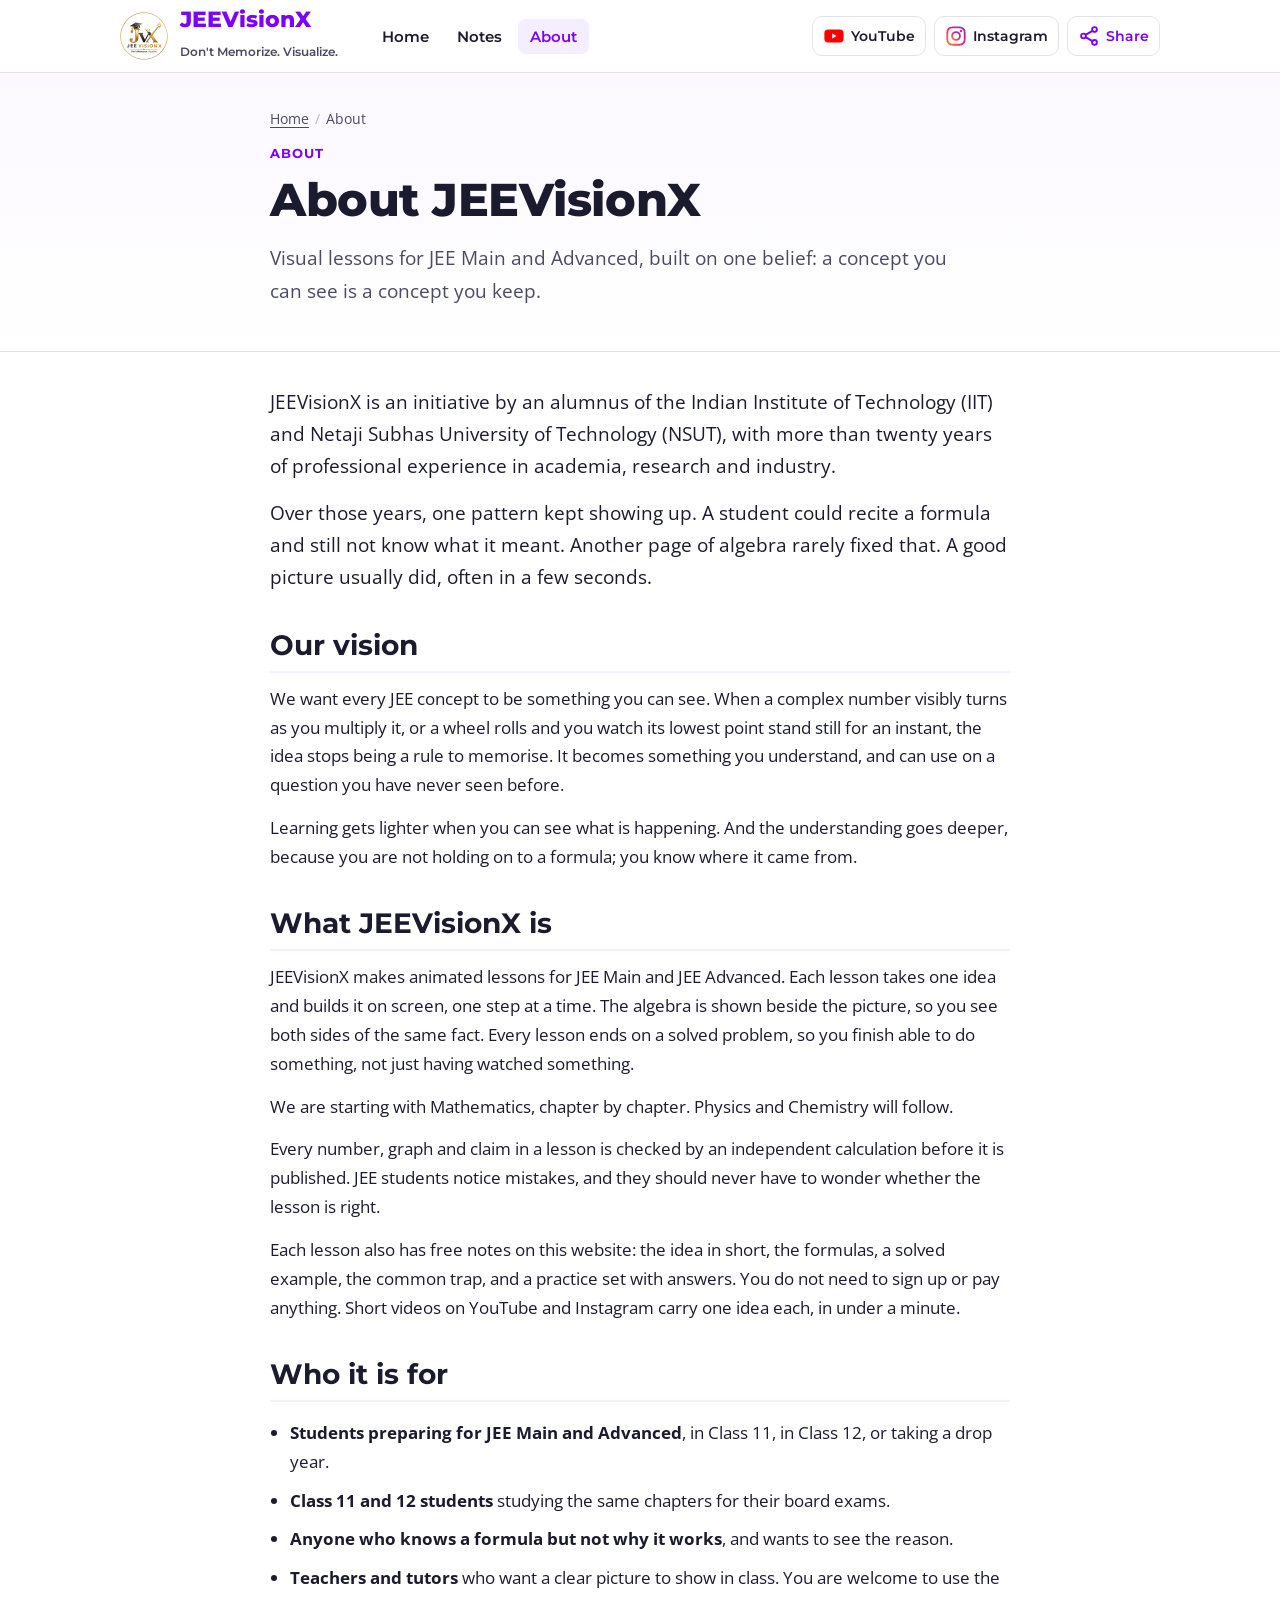
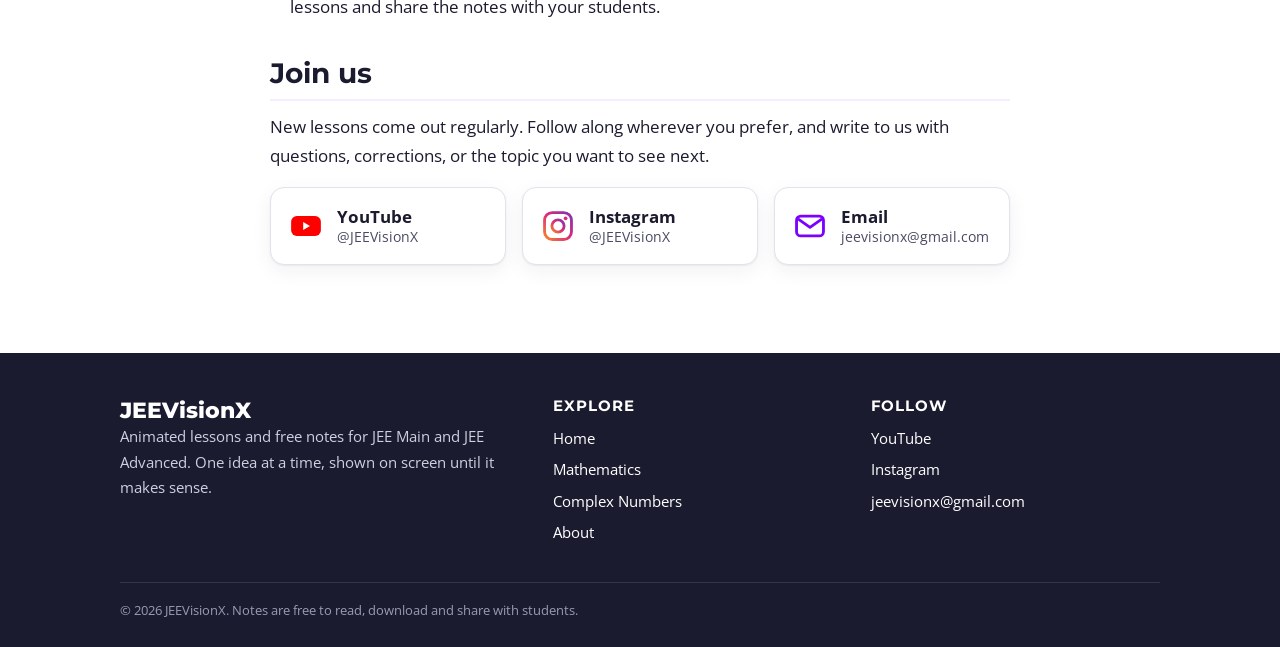
==== about/index.html @ 0842818f "New site design: lesson pages, About page, search and share tags Home page with what JEEVisionX is a" ====
<!doctype html>
<html lang="en">
<head>
<meta charset="utf-8">
<meta name="viewport" content="width=device-width, initial-scale=1">
<title>About JEEVisionX | Visual Lessons for JEE Main and Advanced</title>
<meta name="description" content="JEEVisionX is an initiative by an alumnus of IIT and NSUT with more than twenty years in academia, research and industry: animated JEE lessons and free notes.">
<link rel="canonical" href="https://www.jeevisionx.com/about/">
<meta name="robots" content="index, follow, max-image-preview:large">
<meta name="theme-color" content="#7C00FF">
<meta property="og:site_name" content="JEEVisionX">
<meta property="og:type" content="website">
<meta property="og:title" content="About JEEVisionX | Visual Lessons for JEE Main and Advanced">
<meta property="og:description" content="JEEVisionX is an initiative by an alumnus of IIT and NSUT with more than twenty years in academia, research and industry: animated JEE lessons and free notes.">
<meta property="og:url" content="https://www.jeevisionx.com/about/">
<meta property="og:image" content="https://www.jeevisionx.com/assets/og/about.jpg">
<meta property="og:image:width" content="1200">
<meta property="og:image:height" content="630">
<meta property="og:locale" content="en_IN">
<meta name="twitter:card" content="summary_large_image">
<meta name="twitter:title" content="About JEEVisionX | Visual Lessons for JEE Main and Advanced">
<meta name="twitter:description" content="JEEVisionX is an initiative by an alumnus of IIT and NSUT with more than twenty years in academia, research and industry: animated JEE lessons and free notes.">
<meta name="twitter:image" content="https://www.jeevisionx.com/assets/og/about.jpg">
<link rel="icon" type="image/png" sizes="192x192" href="/assets/logo-192.png">
<link rel="apple-touch-icon" href="/assets/apple-touch-icon.png">
<link rel="preconnect" href="https://fonts.googleapis.com">
<link rel="preconnect" href="https://fonts.gstatic.com" crossorigin>
<link href="https://fonts.googleapis.com/css2?family=Montserrat:wght@600;700;800&family=Open+Sans:wght@400;600;700&display=swap" rel="stylesheet">
<link rel="stylesheet" href="/assets/style.css">
<script type="application/ld+json">{"@context": "https://schema.org", "@type": "AboutPage", "url": "https://www.jeevisionx.com/about/", "name": "About JEEVisionX", "mainEntity": {"@id": "https://www.jeevisionx.com/#org"}}</script>
<script type="application/ld+json">{"@context": "https://schema.org", "@type": "Organization", "@id": "https://www.jeevisionx.com/#org", "name": "JEEVisionX", "url": "https://www.jeevisionx.com/", "logo": "https://www.jeevisionx.com/assets/logo-512.png", "email": "jeevisionx@gmail.com", "slogan": "Don't Memorize. Visualize.", "description": "Animated lessons and free notes for JEE Main and JEE Advanced.", "sameAs": ["https://www.youtube.com/@JEEVisionX", "https://www.instagram.com/jeevisionx/"]}</script>
<script type="application/ld+json">{"@context": "https://schema.org", "@type": "BreadcrumbList", "itemListElement": [{"@type": "ListItem", "position": 1, "name": "Home", "item": "https://www.jeevisionx.com/"}, {"@type": "ListItem", "position": 2, "name": "About", "item": "https://www.jeevisionx.com/about/"}]}</script>
</head>
<body>
<header class="site-header"><div class="wrap">
<a target="_blank" rel="noopener" class="brand-link" href="/"><img src="/assets/logo-192.png" width="48" height="48" alt="JEEVisionX logo">
<span><span class="brand-name">JEEVisionX</span><br><span class="brand-tag">Don&#x27;t Memorize. Visualize.</span></span></a>
<nav class="main-nav" aria-label="Main"><a target="_blank" rel="noopener" href="/">Home</a><a target="_blank" rel="noopener" href="/maths/complex-numbers/">Notes</a><a target="_blank" rel="noopener" href="/about/" aria-current="page">About</a></nav>
<div class="social">
<a target="_blank" rel="noopener" href="https://www.youtube.com/@JEEVisionX" aria-label="JEEVisionX on YouTube" title="YouTube"><svg viewBox="0 0 24 24" aria-hidden="true"><rect x="1.5" y="5" width="21" height="14" rx="4" fill="#FF0000"/><path d="M10 9.2v5.6l4.8-2.8z" fill="#fff"/></svg><span class="label">YouTube</span></a>
<a target="_blank" rel="noopener" href="https://www.instagram.com/jeevisionx/" aria-label="JEEVisionX on Instagram" title="Instagram"><svg viewBox="0 0 24 24" aria-hidden="true"><defs><linearGradient id="ig1" x1="0" y1="1" x2="1" y2="0"><stop offset="0" stop-color="#F58529"/><stop offset=".5" stop-color="#DD2A7B"/><stop offset="1" stop-color="#8134AF"/></linearGradient></defs><rect x="2.5" y="2.5" width="19" height="19" rx="5.5" fill="none" stroke="url(#ig1)" stroke-width="2"/><circle cx="12" cy="12" r="4.3" fill="none" stroke="url(#ig1)" stroke-width="2"/><circle cx="17.4" cy="6.6" r="1.3" fill="#DD2A7B"/></svg><span class="label">Instagram</span></a>
<button type="button" data-share aria-label="Share this page" title="Share this page"><svg viewBox="0 0 24 24" aria-hidden="true" fill="none" stroke="currentColor" stroke-width="2" stroke-linecap="round"><circle cx="18" cy="5" r="2.6"/><circle cx="6" cy="12" r="2.6"/><circle cx="18" cy="19" r="2.6"/><path d="M8.3 10.8l7.4-4.4M8.3 13.2l7.4 4.4"/></svg><span class="label">Share</span></button>
</div>
</div></header>
<main>
<div class="page-head"><div class="wrap narrow">
<nav class="crumbs" aria-label="Breadcrumb"><a target="_blank" rel="noopener" href="/">Home</a><span aria-hidden="true">/</span><span aria-current="page">About</span></nav>
<p class="eyebrow">About</p>
<h1>About JEEVisionX</h1>
<p class="lead">Visual lessons for JEE Main and Advanced, built on one belief: a concept you can see is a concept you keep.</p>
</div></div>
<div class="wrap narrow"><article class="lesson" style="padding:34px 0 30px">
<section class="about-lead">
<p>JEEVisionX is an initiative by an alumnus of the Indian Institute of Technology (IIT) and
Netaji Subhas University of Technology (NSUT), with more than twenty years of professional
experience in academia, research and industry.</p>
<p>Over those years, one pattern kept showing up. A student could recite a formula and still not
know what it meant. Another page of algebra rarely fixed that. A good picture usually did, often
in a few seconds.</p>
</section>

<section>
<h2>Our vision</h2>
<p>We want every JEE concept to be something you can see. When a complex number visibly turns as
you multiply it, or a wheel rolls and you watch its lowest point stand still for an instant, the
idea stops being a rule to memorise. It becomes something you understand, and can use on a
question you have never seen before.</p>
<p>Learning gets lighter when you can see what is happening. And the understanding goes deeper,
because you are not holding on to a formula; you know where it came from.</p>
</section>

<section>
<h2>What JEEVisionX is</h2>
<p>JEEVisionX makes animated lessons for JEE Main and JEE Advanced. Each lesson takes one idea and
builds it on screen, one step at a time. The algebra is shown beside the picture, so you see both
sides of the same fact. Every lesson ends on a solved problem, so you finish able to do something,
not just having watched something.</p>
<p>We are starting with Mathematics, chapter by chapter. Physics and Chemistry will follow.</p>
<p>Every number, graph and claim in a lesson is checked by an independent calculation before it is
published. JEE students notice mistakes, and they should never have to wonder whether the lesson is
right.</p>
<p>Each lesson also has free notes on this website: the idea in short, the formulas, a solved
example, the common trap, and a practice set with answers. You do not need to sign up or pay
anything. Short videos on YouTube and Instagram carry one idea each, in under a minute.</p>
</section>

<section>
<h2>Who it is for</h2>
<ul class="for-list">
<li><strong>Students preparing for JEE Main and Advanced</strong>, in Class 11, in Class 12, or
taking a drop year.</li>
<li><strong>Class 11 and 12 students</strong> studying the same chapters for their board exams.</li>
<li><strong>Anyone who knows a formula but not why it works</strong>, and wants to see the reason.</li>
<li><strong>Teachers and tutors</strong> who want a clear picture to show in class. You are welcome
to use the lessons and share the notes with your students.</li>
</ul>
</section>

<section>
<h2>Join us</h2>
<p>New lessons come out regularly. Follow along wherever you prefer, and write to us with
questions, corrections, or the topic you want to see next.</p>
<div class="join">
<a target="_blank" rel="noopener" class="join-card yt" href="https://www.youtube.com/@JEEVisionX"><svg viewBox="0 0 24 24" aria-hidden="true"><rect x="1.5" y="5" width="21" height="14" rx="4" fill="#FF0000"/><path d="M10 9.2v5.6l4.8-2.8z" fill="#fff"/></svg><span><strong>YouTube</strong><small>@JEEVisionX</small></span></a>
<a target="_blank" rel="noopener" class="join-card ig" href="https://www.instagram.com/jeevisionx/"><svg viewBox="0 0 24 24" aria-hidden="true"><defs><linearGradient id="ig3" x1="0" y1="1" x2="1" y2="0"><stop offset="0" stop-color="#F58529"/><stop offset=".5" stop-color="#DD2A7B"/><stop offset="1" stop-color="#8134AF"/></linearGradient></defs><rect x="2.5" y="2.5" width="19" height="19" rx="5.5" fill="none" stroke="url(#ig3)" stroke-width="2"/><circle cx="12" cy="12" r="4.3" fill="none" stroke="url(#ig3)" stroke-width="2"/><circle cx="17.4" cy="6.6" r="1.3" fill="#DD2A7B"/></svg><span><strong>Instagram</strong><small>@JEEVisionX</small></span></a>
<a target="_blank" rel="noopener" class="join-card mail" href="mailto:jeevisionx@gmail.com"><svg viewBox="0 0 24 24" aria-hidden="true" fill="none" stroke="#7C00FF" stroke-width="2" stroke-linejoin="round"><rect x="2.5" y="5" width="19" height="14" rx="3"/><path d="M3.5 7l8.5 6 8.5-6"/></svg><span><strong>Email</strong><small>jeevisionx@gmail.com</small></span></a>
</div>
</section>
</article></div>
</main>
<footer class="site-footer"><div class="wrap">
<div class="cols">
<div><div class="fbrand">JEEVisionX</div>
<p>Animated lessons and free notes for JEE Main and JEE Advanced. One idea at a time, shown on screen
until it makes sense.</p></div>
<div><h3>Explore</h3><ul><li><a target="_blank" rel="noopener" href="/">Home</a></li><li><a target="_blank" rel="noopener" href="/maths/">Mathematics</a></li>
<li><a target="_blank" rel="noopener" href="/maths/complex-numbers/">Complex Numbers</a></li><li><a target="_blank" rel="noopener" href="/about/">About</a></li></ul></div>
<div><h3>Follow</h3><ul><li><a target="_blank" rel="noopener" href="https://www.youtube.com/@JEEVisionX">YouTube</a></li><li><a target="_blank" rel="noopener" href="https://www.instagram.com/jeevisionx/">Instagram</a></li>
<li><a target="_blank" rel="noopener" href="mailto:jeevisionx@gmail.com">jeevisionx@gmail.com</a></li></ul></div>
</div>
<div class="copy">&copy; 2026 JEEVisionX. Notes are free to read, download and share with students.</div>
</div></footer>
<div class="toast" id="toast" role="status">Link copied</div>
<script>
document.querySelectorAll("[data-share]").forEach((b) => b.addEventListener("click", async () => {
  const data = { title: document.title, text: "Free JEE notes with animated lessons", url: location.href };
  try {
    if (navigator.share) { await navigator.share(data); return; }
  } catch (err) { if (err && err.name === "AbortError") return; }
  try { await navigator.clipboard.writeText(location.href); } catch (err) {
    const t = document.createElement("textarea"); t.value = location.href; document.body.appendChild(t);
    t.select(); document.execCommand("copy"); t.remove();
  }
  const toast = document.getElementById("toast");
  toast.classList.add("on"); setTimeout(() => toast.classList.remove("on"), 1800);
}));
</script>
</body>
</html>
---- assets/style.css ----
:root { --ink:#1B1B2F; --sub:#4A4A63; --head:#7C00FF; --head-d:#5A00BA; --tint:#F4EEFF; --good:#0B8A42;
  --bad:#C62828; --panel:#F7F7FB; --line:#E2E2EC; --gold:#C9A227; --bg:#FFFFFF; --radius:14px;
  --shadow:0 1px 2px rgba(27,27,47,.06), 0 6px 20px rgba(27,27,47,.06); }
* { box-sizing:border-box; }
html { scroll-behavior:smooth; }
body { margin:0; background:var(--bg); color:var(--ink); font:17px/1.7 "Open Sans", system-ui, sans-serif;
  -webkit-font-smoothing:antialiased; }
img { max-width:100%; height:auto; display:block; }
a { color:var(--head); text-underline-offset:3px; }
a:hover { color:var(--head-d); }
.wrap { max-width:1080px; margin:0 auto; padding:0 20px; }
.narrow { max-width:780px; }
h1, h2, h3 { font-family:Montserrat, sans-serif; line-height:1.25; color:var(--ink); }
h1 { font-size:clamp(30px, 5vw, 46px); font-weight:800; margin:0 0 14px; letter-spacing:-.01em; }
h2 { font-size:clamp(22px, 3vw, 28px); font-weight:700; margin:0 0 12px; }
h3 { font-size:19px; font-weight:700; margin:0 0 8px; }
p { margin:0 0 14px; }
.eyebrow { font:700 13px Montserrat, sans-serif; letter-spacing:.08em; text-transform:uppercase; color:var(--head); margin:0 0 10px; }
.lead { font-size:19px; color:var(--sub); max-width:700px; }
.muted { color:var(--sub); font-size:15px; }

/* header */
.site-header { position:sticky; top:0; z-index:10; background:rgba(255,255,255,.94); backdrop-filter:blur(8px);
  border-bottom:1px solid var(--line); }
.site-header .wrap { display:flex; align-items:center; gap:14px; min-height:72px; }
.brand-link { display:flex; align-items:center; gap:12px; text-decoration:none; }
.brand-link img { width:48px; height:48px; }
.brand-name { font:800 22px/1.1 Montserrat, sans-serif; color:var(--head); }
.brand-tag { font:600 12px Montserrat, sans-serif; color:var(--sub); }
.main-nav { display:flex; gap:4px; margin-left:18px; }
.main-nav a { font:600 15px Montserrat, sans-serif; color:var(--ink); text-decoration:none; padding:8px 12px; border-radius:8px; }
.main-nav a:hover, .main-nav a[aria-current] { background:var(--tint); color:var(--head); }
.social { margin-left:auto; display:flex; align-items:center; gap:8px; }
.social a, .social button { display:inline-flex; align-items:center; justify-content:center; gap:6px; height:40px;
  min-width:40px; padding:0 10px; border-radius:10px; border:1px solid var(--line); background:#fff; color:var(--ink);
  font:600 14px Montserrat, sans-serif; text-decoration:none; cursor:pointer; transition:border-color .15s, box-shadow .15s; }
.social a:hover, .social button:hover { border-color:var(--head); box-shadow:0 2px 8px rgba(124,0,255,.12); }
.social svg { width:22px; height:22px; flex:none; }
.social button { color:var(--head); }

/* buttons */
.btns { display:flex; flex-wrap:wrap; gap:12px; margin-top:18px; }
.btn { display:inline-flex; align-items:center; gap:8px; padding:12px 20px; border-radius:10px;
  font:700 15px Montserrat, sans-serif; text-decoration:none; border:2px solid var(--head); transition:transform .15s, box-shadow .15s; }
.btn:hover { transform:translateY(-1px); box-shadow:0 6px 16px rgba(124,0,255,.18); }
.btn svg { width:18px; height:18px; }
.btn.primary { background:var(--head); color:#fff; }
.btn.primary:hover { background:var(--head-d); color:#fff; }
.btn.ghost { background:#fff; color:var(--head); }
.btn.small { padding:9px 14px; font-size:14px; }

/* hero */
.hero { background:radial-gradient(1200px 400px at 85% -10%, #EADCFF 0%, transparent 60%),
  linear-gradient(180deg, #FBF8FF 0%, #FFFFFF 100%); border-bottom:1px solid var(--line); }
.hero .wrap { display:grid; grid-template-columns:1.15fr .85fr; gap:40px; align-items:center; padding-top:56px; padding-bottom:56px; }
.hero-card { background:#fff; border:1px solid var(--line); border-radius:18px; box-shadow:var(--shadow); padding:18px; }
.hero-card figcaption { font-size:14px; color:var(--sub); margin-top:8px; text-align:center; }
.tagline { font:800 18px Montserrat, sans-serif; margin-top:18px; }
.tagline .m { color:#E0283C; } .tagline .v { background:linear-gradient(90deg,#0B8A42,#1A8FE0); -webkit-background-clip:text; background-clip:text; color:transparent; }
.page-head { background:linear-gradient(180deg, #FBF8FF 0%, #FFFFFF 100%); border-bottom:1px solid var(--line); padding:34px 0 30px; }

/* sections */
section.block { padding:52px 0; }
section.block.alt { background:var(--panel); border-top:1px solid var(--line); border-bottom:1px solid var(--line); }
.grid { display:grid; gap:20px; }
.grid.three { grid-template-columns:repeat(3, 1fr); }
.grid.two { grid-template-columns:repeat(2, 1fr); }
.card { background:#fff; border:1px solid var(--line); border-radius:var(--radius); padding:22px 24px; box-shadow:var(--shadow); }
.step .num { display:inline-flex; width:36px; height:36px; border-radius:50%; align-items:center; justify-content:center;
  background:var(--tint); color:var(--head); font:800 16px Montserrat, sans-serif; margin-bottom:10px; }
.chapter-card { display:block; text-decoration:none; color:var(--ink); transition:transform .15s, box-shadow .15s; }
.chapter-card:hover { transform:translateY(-2px); box-shadow:0 10px 28px rgba(27,27,47,.10); color:var(--ink); }
.chip { display:inline-block; font:700 12px Montserrat, sans-serif; color:var(--head); background:var(--tint);
  border-radius:999px; padding:4px 10px; margin-right:6px; }
.lesson-card { display:grid; grid-template-columns:240px 1fr; gap:24px; align-items:center; }
.lesson-card .thumb { background:#fff; border:1px solid var(--line); border-radius:12px; padding:10px; }
.lesson-card h2 { font-size:22px; }
.lesson-card h2 a { color:var(--ink); text-decoration:none; }
.lesson-card h2 a:hover { color:var(--head); }

/* breadcrumbs */
.crumbs { font-size:14px; color:var(--sub); margin:0 0 14px; }
.crumbs a { color:var(--sub); }
.crumbs span[aria-hidden] { margin:0 6px; color:#B8B8C8; }

/* lesson article */
.lesson-meta { display:flex; flex-wrap:wrap; gap:8px; margin:0 0 6px; }
article.lesson section { margin:0 0 34px; }
article.lesson h2 { padding-bottom:8px; border-bottom:2px solid var(--tint); margin-top:8px; }
article.lesson figure { margin:18px auto 22px; max-width:560px; text-align:center; }
article.lesson figure img { border-radius:10px; max-height:400px; width:auto; margin:0 auto; }
article.lesson figcaption { font-size:14px; color:var(--sub); text-align:center; margin-top:6px; }
.math { overflow-x:auto; overflow-y:hidden; }
.box { border-radius:var(--radius); padding:18px 22px; margin:20px 0; border:1px solid; }
.box.formula { background:#F6F0FF; border-color:#D9C2FF; }
.box.careful { background:#FFF3F3; border-color:#F3C4C4; }
.box.careful h3 { color:var(--bad); }
.box.example { background:#F0FAF4; border-color:#BFE5CD; }
.box.example h3 { color:var(--good); }
.box figure { max-width:420px; }
.answer { display:inline-block; background:#fff; border:1px solid #BFE5CD; border-radius:10px; padding:8px 14px; font-weight:600; }
table.quad { border-collapse:collapse; margin:6px 0 14px; background:#fff; border-radius:10px; overflow:hidden; }
table.quad th, table.quad td { border:1px solid var(--line); padding:8px 16px; text-align:left; }
table.quad th { background:#EFE6FF; font-family:Montserrat, sans-serif; font-size:14px; }
ol.practice { padding-left:22px; }
ol.practice li { margin:0 0 14px; }
ol.practice li p { margin:0 0 6px; }
details { background:var(--panel); border:1px solid var(--line); border-radius:10px; padding:6px 12px; }
details summary { cursor:pointer; font:700 14px Montserrat, sans-serif; color:var(--head); }
details[open] summary { margin-bottom:6px; }
.notify { display:flex; gap:20px; align-items:center; justify-content:space-between; flex-wrap:wrap;
  background:linear-gradient(120deg, #F4EEFF, #FFFFFF); border:1px solid #D9C2FF; }
.notify h2 { font-size:22px; margin:0 0 4px; }

/* about */
.about-lead p { font-size:19px; }
ul.for-list { padding-left:20px; }
ul.for-list li { margin:0 0 10px; }
.join { display:grid; grid-template-columns:repeat(3, 1fr); gap:16px; margin-top:16px; }
.join-card { display:flex; align-items:center; gap:14px; padding:18px; border:1px solid var(--line); border-radius:var(--radius);
  text-decoration:none; color:var(--ink); background:#fff; box-shadow:var(--shadow); transition:transform .15s, border-color .15s; }
.join-card:hover { transform:translateY(-2px); border-color:var(--head); color:var(--ink); }
.join-card svg { width:34px; height:34px; flex:none; }
.join-card span { display:flex; flex-direction:column; line-height:1.3; }
.join-card small { color:var(--sub); font-size:14px; word-break:break-all; }

/* footer */
.site-footer { background:#1B1B2F; color:#CFCFE0; margin-top:24px; padding:44px 0 26px; font-size:15px; }
.site-footer a { color:#fff; text-decoration:none; }
.site-footer a:hover { color:#D9C2FF; text-decoration:underline; }
.site-footer .cols { display:grid; grid-template-columns:1.4fr 1fr 1fr; gap:28px; }
.site-footer h3 { color:#fff; font-size:15px; letter-spacing:.06em; text-transform:uppercase; margin:0 0 10px; }
.site-footer ul { list-style:none; padding:0; margin:0; }
.site-footer li { margin:0 0 6px; }
.site-footer .fbrand { font:800 22px Montserrat, sans-serif; color:#fff; }
.site-footer .copy { border-top:1px solid #34344F; margin-top:30px; padding-top:16px; font-size:13px; color:#9A9AB5; }

.toast { position:fixed; left:50%; bottom:24px; transform:translateX(-50%); background:var(--ink); color:#fff;
  padding:10px 16px; border-radius:8px; font-size:14px; opacity:0; transition:opacity .2s; pointer-events:none; z-index:20; }
.toast.on { opacity:1; }
:focus-visible { outline:3px solid #B48CFF; outline-offset:2px; }

@media (max-width:860px) {
  .hero .wrap { grid-template-columns:1fr; padding-top:36px; padding-bottom:40px; }
  .grid.three, .grid.two, .join, .site-footer .cols { grid-template-columns:1fr; }
  .lesson-card { grid-template-columns:1fr; }
  .lesson-card .thumb { max-width:320px; }
}
@media (max-width:640px) {
  body { font-size:16px; }
  .site-header .wrap { flex-wrap:wrap; gap:8px 10px; min-height:0; padding-top:10px; padding-bottom:8px; }
  .main-nav { order:3; width:100%; margin:0; justify-content:flex-start; }
  .main-nav a { padding:6px 10px; font-size:14px; }
  .brand-link img { width:42px; height:42px; }
  .brand-tag { font-size:11px; }
  .social { gap:6px; } .social .label { display:none; } .social a, .social button { padding:0 8px; }
  section.block { padding:36px 0; }
  .lead { font-size:17px; }
}
@media (max-width:380px) {
  .brand-tag { display:none; } .brand-link img { width:38px; height:38px; } .brand-name { font-size:19px; }
  .social { gap:4px; } .social a, .social button { height:36px; min-width:36px; padding:0 6px; }
}
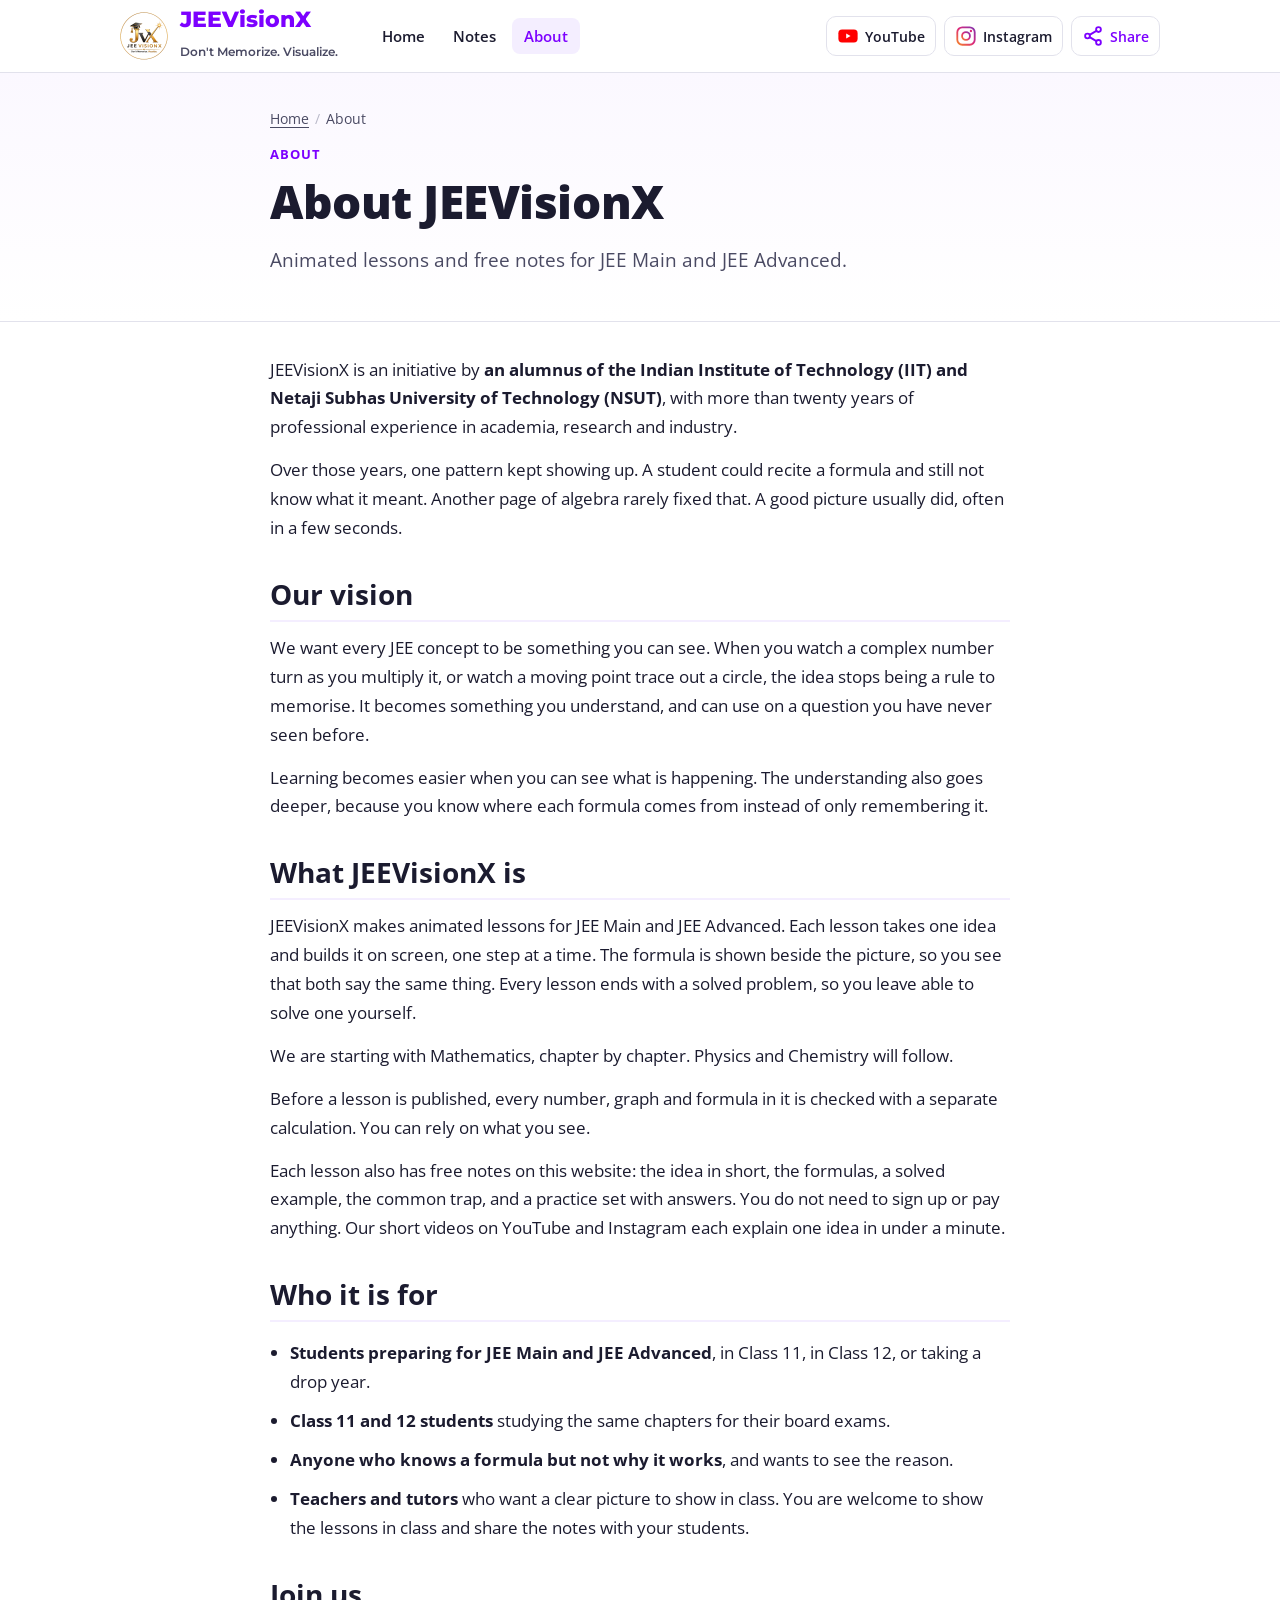
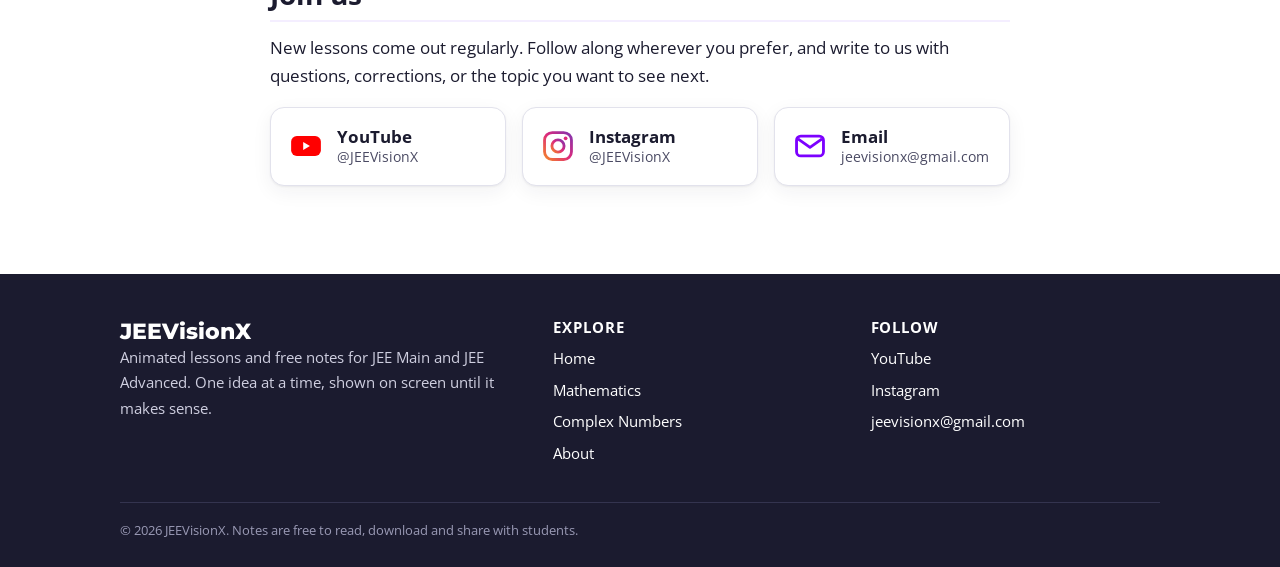
==== commit e36f92ee: "About page: credentials in bold, clearer wording; one typeface for all text; M001 figure 1 label cle" ====
--- a/about/index.html
+++ b/about/index.html
@@ -25,7 +25,7 @@
 <link rel="apple-touch-icon" href="/assets/apple-touch-icon.png">
 <link rel="preconnect" href="https://fonts.googleapis.com">
 <link rel="preconnect" href="https://fonts.gstatic.com" crossorigin>
-<link href="https://fonts.googleapis.com/css2?family=Montserrat:wght@600;700;800&family=Open+Sans:wght@400;600;700&display=swap" rel="stylesheet">
+<link href="https://fonts.googleapis.com/css2?family=Montserrat:wght@600;800&family=Open+Sans:wght@400;600;700;800&display=swap" rel="stylesheet">
 <link rel="stylesheet" href="/assets/style.css">
 <script type="application/ld+json">{"@context": "https://schema.org", "@type": "AboutPage", "url": "https://www.jeevisionx.com/about/", "name": "About JEEVisionX", "mainEntity": {"@id": "https://www.jeevisionx.com/#org"}}</script>
 <script type="application/ld+json">{"@context": "https://schema.org", "@type": "Organization", "@id": "https://www.jeevisionx.com/#org", "name": "JEEVisionX", "url": "https://www.jeevisionx.com/", "logo": "https://www.jeevisionx.com/assets/logo-512.png", "email": "jeevisionx@gmail.com", "slogan": "Don't Memorize. Visualize.", "description": "Animated lessons and free notes for JEE Main and JEE Advanced.", "sameAs": ["https://www.youtube.com/@JEEVisionX", "https://www.instagram.com/jeevisionx/"]}</script>
@@ -47,12 +47,12 @@
 <nav class="crumbs" aria-label="Breadcrumb"><a target="_blank" rel="noopener" href="/">Home</a><span aria-hidden="true">/</span><span aria-current="page">About</span></nav>
 <p class="eyebrow">About</p>
 <h1>About JEEVisionX</h1>
-<p class="lead">Visual lessons for JEE Main and Advanced, built on one belief: a concept you can see is a concept you keep.</p>
+<p class="lead">Animated lessons and free notes for JEE Main and JEE Advanced.</p>
 </div></div>
 <div class="wrap narrow"><article class="lesson" style="padding:34px 0 30px">
-<section class="about-lead">
-<p>JEEVisionX is an initiative by an alumnus of the Indian Institute of Technology (IIT) and
-Netaji Subhas University of Technology (NSUT), with more than twenty years of professional
+<section>
+<p>JEEVisionX is an initiative by <strong>an alumnus of the Indian Institute of Technology (IIT) and
+Netaji Subhas University of Technology (NSUT)</strong>, with more than twenty years of professional
 experience in academia, research and industry.</p>
 <p>Over those years, one pattern kept showing up. A student could recite a formula and still not
 know what it meant. Another page of algebra rarely fixed that. A good picture usually did, often
@@ -61,38 +61,37 @@
 
 <section>
 <h2>Our vision</h2>
-<p>We want every JEE concept to be something you can see. When a complex number visibly turns as
-you multiply it, or a wheel rolls and you watch its lowest point stand still for an instant, the
-idea stops being a rule to memorise. It becomes something you understand, and can use on a
-question you have never seen before.</p>
-<p>Learning gets lighter when you can see what is happening. And the understanding goes deeper,
-because you are not holding on to a formula; you know where it came from.</p>
+<p>We want every JEE concept to be something you can see. When you watch a complex number turn as
+you multiply it, or watch a moving point trace out a circle, the idea stops being a rule to
+memorise. It becomes something you understand, and can use on a question you have never seen
+before.</p>
+<p>Learning becomes easier when you can see what is happening. The understanding also goes deeper,
+because you know where each formula comes from instead of only remembering it.</p>
 </section>
 
 <section>
 <h2>What JEEVisionX is</h2>
 <p>JEEVisionX makes animated lessons for JEE Main and JEE Advanced. Each lesson takes one idea and
-builds it on screen, one step at a time. The algebra is shown beside the picture, so you see both
-sides of the same fact. Every lesson ends on a solved problem, so you finish able to do something,
-not just having watched something.</p>
+builds it on screen, one step at a time. The formula is shown beside the picture, so you see that
+both say the same thing. Every lesson ends with a solved problem, so you leave able to solve one
+yourself.</p>
 <p>We are starting with Mathematics, chapter by chapter. Physics and Chemistry will follow.</p>
-<p>Every number, graph and claim in a lesson is checked by an independent calculation before it is
-published. JEE students notice mistakes, and they should never have to wonder whether the lesson is
-right.</p>
+<p>Before a lesson is published, every number, graph and formula in it is checked with a separate
+calculation. You can rely on what you see.</p>
 <p>Each lesson also has free notes on this website: the idea in short, the formulas, a solved
 example, the common trap, and a practice set with answers. You do not need to sign up or pay
-anything. Short videos on YouTube and Instagram carry one idea each, in under a minute.</p>
+anything. Our short videos on YouTube and Instagram each explain one idea in under a minute.</p>
 </section>
 
 <section>
 <h2>Who it is for</h2>
 <ul class="for-list">
-<li><strong>Students preparing for JEE Main and Advanced</strong>, in Class 11, in Class 12, or
+<li><strong>Students preparing for JEE Main and JEE Advanced</strong>, in Class 11, in Class 12, or
 taking a drop year.</li>
 <li><strong>Class 11 and 12 students</strong> studying the same chapters for their board exams.</li>
 <li><strong>Anyone who knows a formula but not why it works</strong>, and wants to see the reason.</li>
 <li><strong>Teachers and tutors</strong> who want a clear picture to show in class. You are welcome
-to use the lessons and share the notes with your students.</li>
+to show the lessons in class and share the notes with your students.</li>
 </ul>
 </section>
 
--- a/assets/style.css
+++ b/assets/style.css
@@ -10,12 +10,14 @@
 a:hover { color:var(--head-d); }
 .wrap { max-width:1080px; margin:0 auto; padding:0 20px; }
 .narrow { max-width:780px; }
-h1, h2, h3 { font-family:Montserrat, sans-serif; line-height:1.25; color:var(--ink); }
+/* One typeface for all text (user, About page, 2026-10-03); Montserrat only on the
+   brand wordmark and tagline, as in the videos. */
+h1, h2, h3 { font-family:"Open Sans", sans-serif; line-height:1.25; color:var(--ink); }
 h1 { font-size:clamp(30px, 5vw, 46px); font-weight:800; margin:0 0 14px; letter-spacing:-.01em; }
 h2 { font-size:clamp(22px, 3vw, 28px); font-weight:700; margin:0 0 12px; }
 h3 { font-size:19px; font-weight:700; margin:0 0 8px; }
 p { margin:0 0 14px; }
-.eyebrow { font:700 13px Montserrat, sans-serif; letter-spacing:.08em; text-transform:uppercase; color:var(--head); margin:0 0 10px; }
+.eyebrow { font:700 13px "Open Sans", sans-serif; letter-spacing:.08em; text-transform:uppercase; color:var(--head); margin:0 0 10px; }
 .lead { font-size:19px; color:var(--sub); max-width:700px; }
 .muted { color:var(--sub); font-size:15px; }
 
@@ -28,12 +30,12 @@
 .brand-name { font:800 22px/1.1 Montserrat, sans-serif; color:var(--head); }
 .brand-tag { font:600 12px Montserrat, sans-serif; color:var(--sub); }
 .main-nav { display:flex; gap:4px; margin-left:18px; }
-.main-nav a { font:600 15px Montserrat, sans-serif; color:var(--ink); text-decoration:none; padding:8px 12px; border-radius:8px; }
+.main-nav a { font:600 15px "Open Sans", sans-serif; color:var(--ink); text-decoration:none; padding:8px 12px; border-radius:8px; }
 .main-nav a:hover, .main-nav a[aria-current] { background:var(--tint); color:var(--head); }
 .social { margin-left:auto; display:flex; align-items:center; gap:8px; }
 .social a, .social button { display:inline-flex; align-items:center; justify-content:center; gap:6px; height:40px;
   min-width:40px; padding:0 10px; border-radius:10px; border:1px solid var(--line); background:#fff; color:var(--ink);
-  font:600 14px Montserrat, sans-serif; text-decoration:none; cursor:pointer; transition:border-color .15s, box-shadow .15s; }
+  font:600 14px "Open Sans", sans-serif; text-decoration:none; cursor:pointer; transition:border-color .15s, box-shadow .15s; }
 .social a:hover, .social button:hover { border-color:var(--head); box-shadow:0 2px 8px rgba(124,0,255,.12); }
 .social svg { width:22px; height:22px; flex:none; }
 .social button { color:var(--head); }
@@ -41,7 +43,7 @@
 /* buttons */
 .btns { display:flex; flex-wrap:wrap; gap:12px; margin-top:18px; }
 .btn { display:inline-flex; align-items:center; gap:8px; padding:12px 20px; border-radius:10px;
-  font:700 15px Montserrat, sans-serif; text-decoration:none; border:2px solid var(--head); transition:transform .15s, box-shadow .15s; }
+  font:700 15px "Open Sans", sans-serif; text-decoration:none; border:2px solid var(--head); transition:transform .15s, box-shadow .15s; }
 .btn:hover { transform:translateY(-1px); box-shadow:0 6px 16px rgba(124,0,255,.18); }
 .btn svg { width:18px; height:18px; }
 .btn.primary { background:var(--head); color:#fff; }
@@ -67,10 +69,10 @@
 .grid.two { grid-template-columns:repeat(2, 1fr); }
 .card { background:#fff; border:1px solid var(--line); border-radius:var(--radius); padding:22px 24px; box-shadow:var(--shadow); }
 .step .num { display:inline-flex; width:36px; height:36px; border-radius:50%; align-items:center; justify-content:center;
-  background:var(--tint); color:var(--head); font:800 16px Montserrat, sans-serif; margin-bottom:10px; }
+  background:var(--tint); color:var(--head); font:800 16px "Open Sans", sans-serif; margin-bottom:10px; }
 .chapter-card { display:block; text-decoration:none; color:var(--ink); transition:transform .15s, box-shadow .15s; }
 .chapter-card:hover { transform:translateY(-2px); box-shadow:0 10px 28px rgba(27,27,47,.10); color:var(--ink); }
-.chip { display:inline-block; font:700 12px Montserrat, sans-serif; color:var(--head); background:var(--tint);
+.chip { display:inline-block; font:700 12px "Open Sans", sans-serif; color:var(--head); background:var(--tint);
   border-radius:999px; padding:4px 10px; margin-right:6px; }
 .lesson-card { display:grid; grid-template-columns:240px 1fr; gap:24px; align-items:center; }
 .lesson-card .thumb { background:#fff; border:1px solid var(--line); border-radius:12px; padding:10px; }
@@ -101,19 +103,18 @@
 .answer { display:inline-block; background:#fff; border:1px solid #BFE5CD; border-radius:10px; padding:8px 14px; font-weight:600; }
 table.quad { border-collapse:collapse; margin:6px 0 14px; background:#fff; border-radius:10px; overflow:hidden; }
 table.quad th, table.quad td { border:1px solid var(--line); padding:8px 16px; text-align:left; }
-table.quad th { background:#EFE6FF; font-family:Montserrat, sans-serif; font-size:14px; }
+table.quad th { background:#EFE6FF; font-family:"Open Sans", sans-serif; font-size:14px; }
 ol.practice { padding-left:22px; }
 ol.practice li { margin:0 0 14px; }
 ol.practice li p { margin:0 0 6px; }
 details { background:var(--panel); border:1px solid var(--line); border-radius:10px; padding:6px 12px; }
-details summary { cursor:pointer; font:700 14px Montserrat, sans-serif; color:var(--head); }
+details summary { cursor:pointer; font:700 14px "Open Sans", sans-serif; color:var(--head); }
 details[open] summary { margin-bottom:6px; }
 .notify { display:flex; gap:20px; align-items:center; justify-content:space-between; flex-wrap:wrap;
   background:linear-gradient(120deg, #F4EEFF, #FFFFFF); border:1px solid #D9C2FF; }
 .notify h2 { font-size:22px; margin:0 0 4px; }
 
 /* about */
-.about-lead p { font-size:19px; }
 ul.for-list { padding-left:20px; }
 ul.for-list li { margin:0 0 10px; }
 .join { display:grid; grid-template-columns:repeat(3, 1fr); gap:16px; margin-top:16px; }
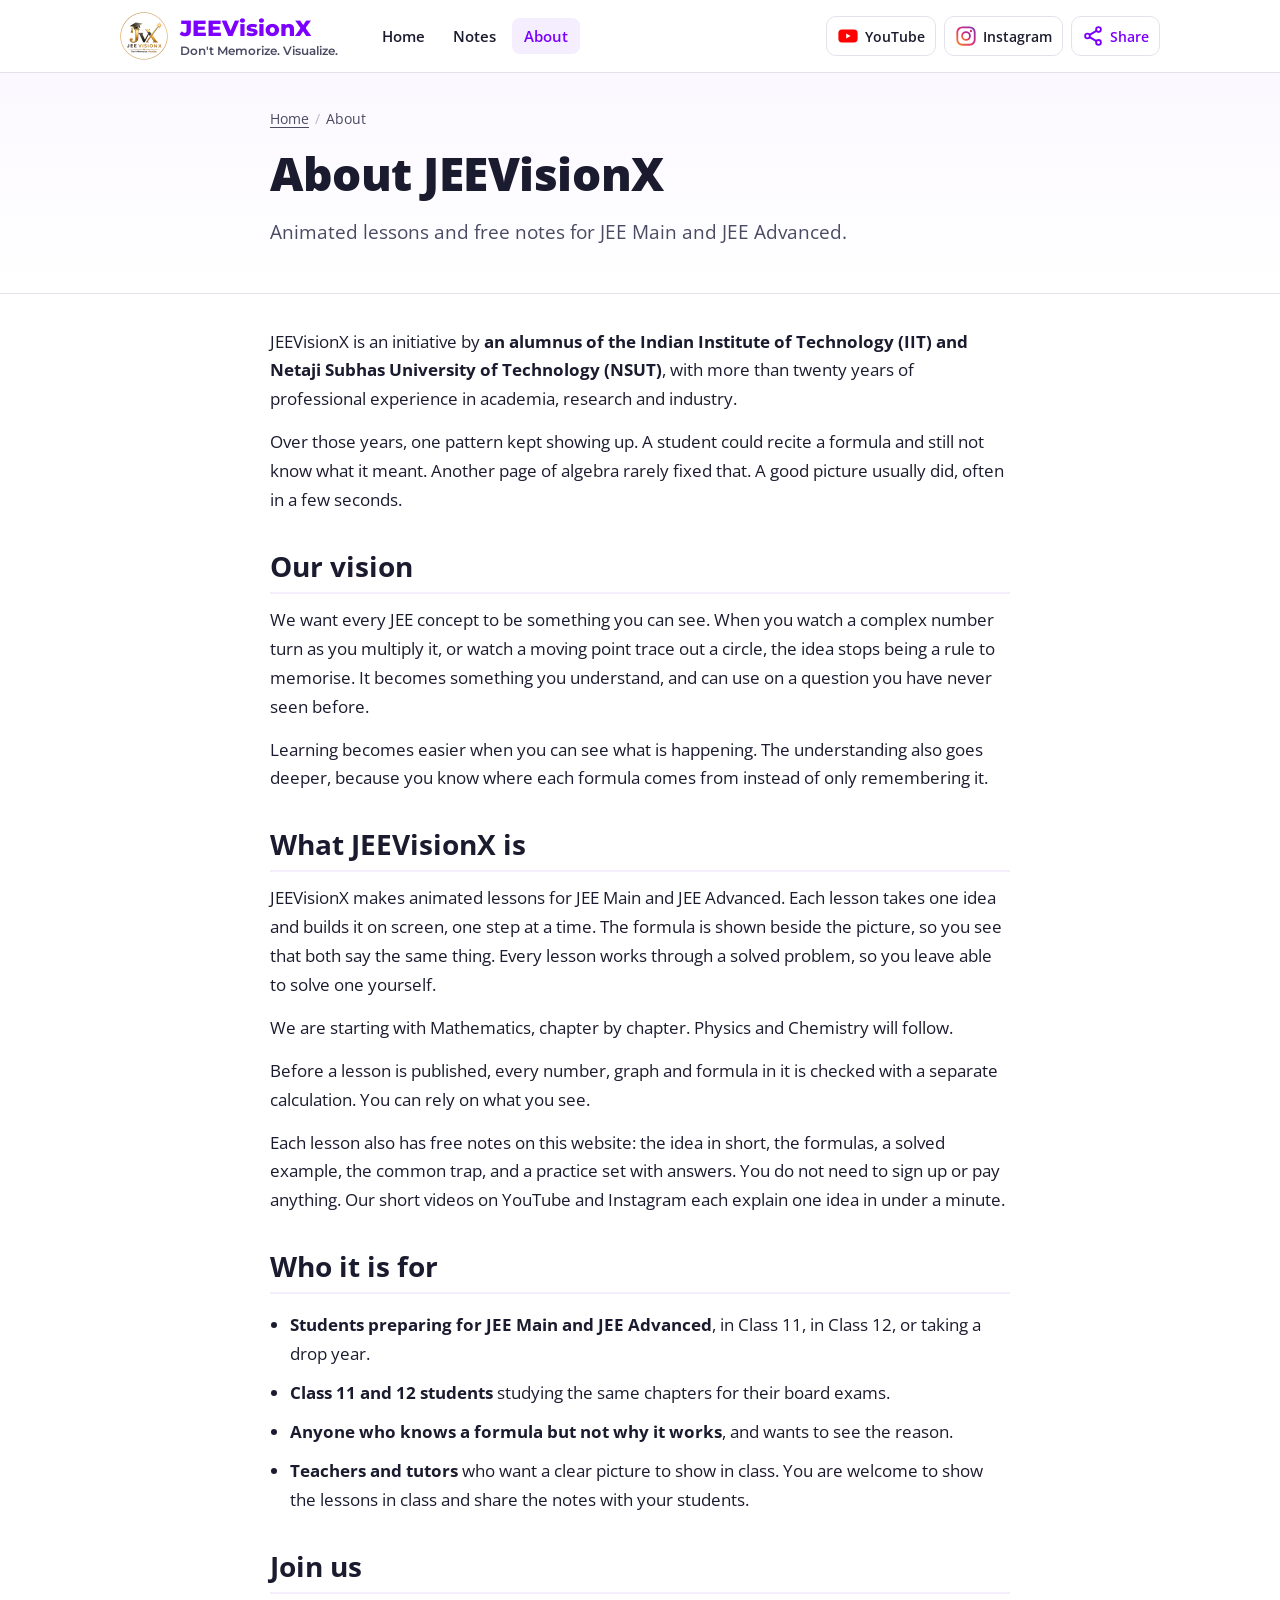
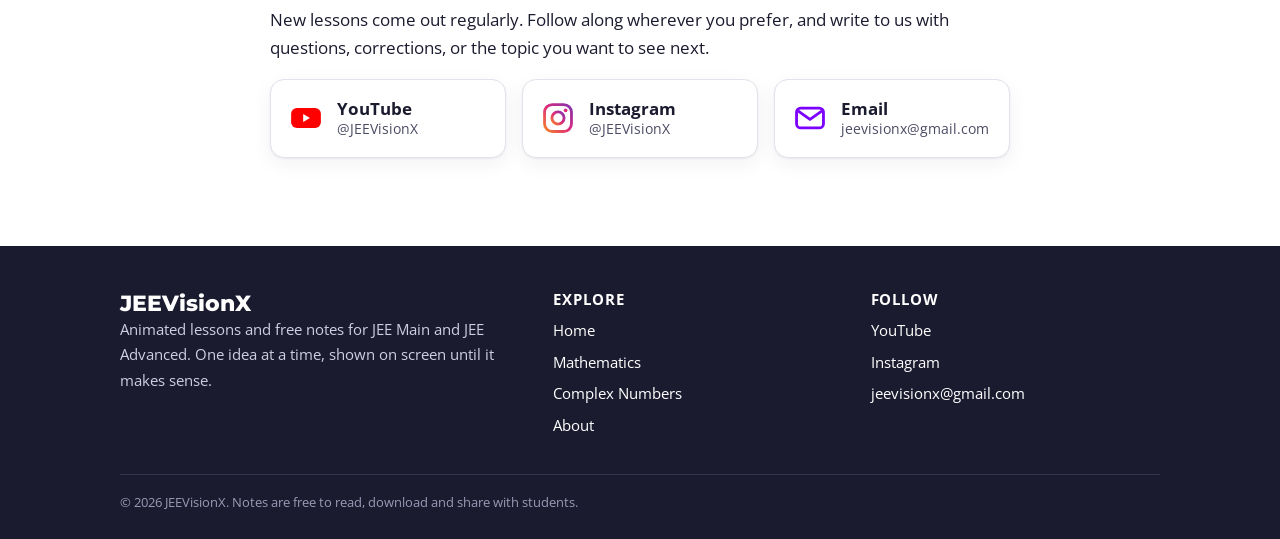
==== commit f9c465fb: "Internal links open in the same tab; header aligned; tagline and About eyebrow removed; Subscribe bu" ====
--- a/about/index.html
+++ b/about/index.html
@@ -33,9 +33,9 @@
 </head>
 <body>
 <header class="site-header"><div class="wrap">
-<a target="_blank" rel="noopener" class="brand-link" href="/"><img src="/assets/logo-192.png" width="48" height="48" alt="JEEVisionX logo">
-<span><span class="brand-name">JEEVisionX</span><br><span class="brand-tag">Don&#x27;t Memorize. Visualize.</span></span></a>
-<nav class="main-nav" aria-label="Main"><a target="_blank" rel="noopener" href="/">Home</a><a target="_blank" rel="noopener" href="/maths/complex-numbers/">Notes</a><a target="_blank" rel="noopener" href="/about/" aria-current="page">About</a></nav>
+<a class="brand-link" href="/"><img src="/assets/logo-192.png" width="48" height="48" alt="JEEVisionX logo">
+<span class="brand-text"><span class="brand-name">JEEVisionX</span><span class="brand-tag">Don&#x27;t Memorize. Visualize.</span></span></a>
+<nav class="main-nav" aria-label="Main"><a href="/">Home</a><a href="/maths/complex-numbers/">Notes</a><a href="/about/" aria-current="page">About</a></nav>
 <div class="social">
 <a target="_blank" rel="noopener" href="https://www.youtube.com/@JEEVisionX" aria-label="JEEVisionX on YouTube" title="YouTube"><svg viewBox="0 0 24 24" aria-hidden="true"><rect x="1.5" y="5" width="21" height="14" rx="4" fill="#FF0000"/><path d="M10 9.2v5.6l4.8-2.8z" fill="#fff"/></svg><span class="label">YouTube</span></a>
 <a target="_blank" rel="noopener" href="https://www.instagram.com/jeevisionx/" aria-label="JEEVisionX on Instagram" title="Instagram"><svg viewBox="0 0 24 24" aria-hidden="true"><defs><linearGradient id="ig1" x1="0" y1="1" x2="1" y2="0"><stop offset="0" stop-color="#F58529"/><stop offset=".5" stop-color="#DD2A7B"/><stop offset="1" stop-color="#8134AF"/></linearGradient></defs><rect x="2.5" y="2.5" width="19" height="19" rx="5.5" fill="none" stroke="url(#ig1)" stroke-width="2"/><circle cx="12" cy="12" r="4.3" fill="none" stroke="url(#ig1)" stroke-width="2"/><circle cx="17.4" cy="6.6" r="1.3" fill="#DD2A7B"/></svg><span class="label">Instagram</span></a>
@@ -44,8 +44,7 @@
 </div></header>
 <main>
 <div class="page-head"><div class="wrap narrow">
-<nav class="crumbs" aria-label="Breadcrumb"><a target="_blank" rel="noopener" href="/">Home</a><span aria-hidden="true">/</span><span aria-current="page">About</span></nav>
-<p class="eyebrow">About</p>
+<nav class="crumbs" aria-label="Breadcrumb"><a href="/">Home</a><span aria-hidden="true">/</span><span aria-current="page">About</span></nav>
 <h1>About JEEVisionX</h1>
 <p class="lead">Animated lessons and free notes for JEE Main and JEE Advanced.</p>
 </div></div>
@@ -73,7 +72,7 @@
 <h2>What JEEVisionX is</h2>
 <p>JEEVisionX makes animated lessons for JEE Main and JEE Advanced. Each lesson takes one idea and
 builds it on screen, one step at a time. The formula is shown beside the picture, so you see that
-both say the same thing. Every lesson ends with a solved problem, so you leave able to solve one
+both say the same thing. Every lesson works through a solved problem, so you leave able to solve one
 yourself.</p>
 <p>We are starting with Mathematics, chapter by chapter. Physics and Chemistry will follow.</p>
 <p>Before a lesson is published, every number, graph and formula in it is checked with a separate
@@ -102,7 +101,7 @@
 <div class="join">
 <a target="_blank" rel="noopener" class="join-card yt" href="https://www.youtube.com/@JEEVisionX"><svg viewBox="0 0 24 24" aria-hidden="true"><rect x="1.5" y="5" width="21" height="14" rx="4" fill="#FF0000"/><path d="M10 9.2v5.6l4.8-2.8z" fill="#fff"/></svg><span><strong>YouTube</strong><small>@JEEVisionX</small></span></a>
 <a target="_blank" rel="noopener" class="join-card ig" href="https://www.instagram.com/jeevisionx/"><svg viewBox="0 0 24 24" aria-hidden="true"><defs><linearGradient id="ig3" x1="0" y1="1" x2="1" y2="0"><stop offset="0" stop-color="#F58529"/><stop offset=".5" stop-color="#DD2A7B"/><stop offset="1" stop-color="#8134AF"/></linearGradient></defs><rect x="2.5" y="2.5" width="19" height="19" rx="5.5" fill="none" stroke="url(#ig3)" stroke-width="2"/><circle cx="12" cy="12" r="4.3" fill="none" stroke="url(#ig3)" stroke-width="2"/><circle cx="17.4" cy="6.6" r="1.3" fill="#DD2A7B"/></svg><span><strong>Instagram</strong><small>@JEEVisionX</small></span></a>
-<a target="_blank" rel="noopener" class="join-card mail" href="mailto:jeevisionx@gmail.com"><svg viewBox="0 0 24 24" aria-hidden="true" fill="none" stroke="#7C00FF" stroke-width="2" stroke-linejoin="round"><rect x="2.5" y="5" width="19" height="14" rx="3"/><path d="M3.5 7l8.5 6 8.5-6"/></svg><span><strong>Email</strong><small>jeevisionx@gmail.com</small></span></a>
+<a class="join-card mail" href="mailto:jeevisionx@gmail.com"><svg viewBox="0 0 24 24" aria-hidden="true" fill="none" stroke="#7C00FF" stroke-width="2" stroke-linejoin="round"><rect x="2.5" y="5" width="19" height="14" rx="3"/><path d="M3.5 7l8.5 6 8.5-6"/></svg><span><strong>Email</strong><small>jeevisionx@gmail.com</small></span></a>
 </div>
 </section>
 </article></div>
@@ -112,10 +111,10 @@
 <div><div class="fbrand">JEEVisionX</div>
 <p>Animated lessons and free notes for JEE Main and JEE Advanced. One idea at a time, shown on screen
 until it makes sense.</p></div>
-<div><h3>Explore</h3><ul><li><a target="_blank" rel="noopener" href="/">Home</a></li><li><a target="_blank" rel="noopener" href="/maths/">Mathematics</a></li>
-<li><a target="_blank" rel="noopener" href="/maths/complex-numbers/">Complex Numbers</a></li><li><a target="_blank" rel="noopener" href="/about/">About</a></li></ul></div>
+<div><h3>Explore</h3><ul><li><a href="/">Home</a></li><li><a href="/maths/">Mathematics</a></li>
+<li><a href="/maths/complex-numbers/">Complex Numbers</a></li><li><a href="/about/">About</a></li></ul></div>
 <div><h3>Follow</h3><ul><li><a target="_blank" rel="noopener" href="https://www.youtube.com/@JEEVisionX">YouTube</a></li><li><a target="_blank" rel="noopener" href="https://www.instagram.com/jeevisionx/">Instagram</a></li>
-<li><a target="_blank" rel="noopener" href="mailto:jeevisionx@gmail.com">jeevisionx@gmail.com</a></li></ul></div>
+<li><a href="mailto:jeevisionx@gmail.com">jeevisionx@gmail.com</a></li></ul></div>
 </div>
 <div class="copy">&copy; 2026 JEEVisionX. Notes are free to read, download and share with students.</div>
 </div></footer>
--- a/assets/style.css
+++ b/assets/style.css
@@ -27,7 +27,8 @@
 .site-header .wrap { display:flex; align-items:center; gap:14px; min-height:72px; }
 .brand-link { display:flex; align-items:center; gap:12px; text-decoration:none; }
 .brand-link img { width:48px; height:48px; }
-.brand-name { font:800 22px/1.1 Montserrat, sans-serif; color:var(--head); }
+.brand-text { display:flex; flex-direction:column; gap:3px; padding-top:4px; }
+.brand-name { font:800 22px/1 Montserrat, sans-serif; color:var(--head); }
 .brand-tag { font:600 12px Montserrat, sans-serif; color:var(--sub); }
 .main-nav { display:flex; gap:4px; margin-left:18px; }
 .main-nav a { font:600 15px "Open Sans", sans-serif; color:var(--ink); text-decoration:none; padding:8px 12px; border-radius:8px; }
@@ -57,8 +58,6 @@
 .hero .wrap { display:grid; grid-template-columns:1.15fr .85fr; gap:40px; align-items:center; padding-top:56px; padding-bottom:56px; }
 .hero-card { background:#fff; border:1px solid var(--line); border-radius:18px; box-shadow:var(--shadow); padding:18px; }
 .hero-card figcaption { font-size:14px; color:var(--sub); margin-top:8px; text-align:center; }
-.tagline { font:800 18px Montserrat, sans-serif; margin-top:18px; }
-.tagline .m { color:#E0283C; } .tagline .v { background:linear-gradient(90deg,#0B8A42,#1A8FE0); -webkit-background-clip:text; background-clip:text; color:transparent; }
 .page-head { background:linear-gradient(180deg, #FBF8FF 0%, #FFFFFF 100%); border-bottom:1px solid var(--line); padding:34px 0 30px; }
 
 /* sections */
@@ -159,6 +158,6 @@
   .lead { font-size:17px; }
 }
 @media (max-width:380px) {
-  .brand-tag { display:none; } .brand-link img { width:38px; height:38px; } .brand-name { font-size:19px; }
+  .brand-tag { display:none; } .brand-text { padding-top:0; } .brand-link img { width:38px; height:38px; } .brand-name { font-size:19px; }
   .social { gap:4px; } .social a, .social button { height:36px; min-width:36px; padding:0 6px; }
 }
